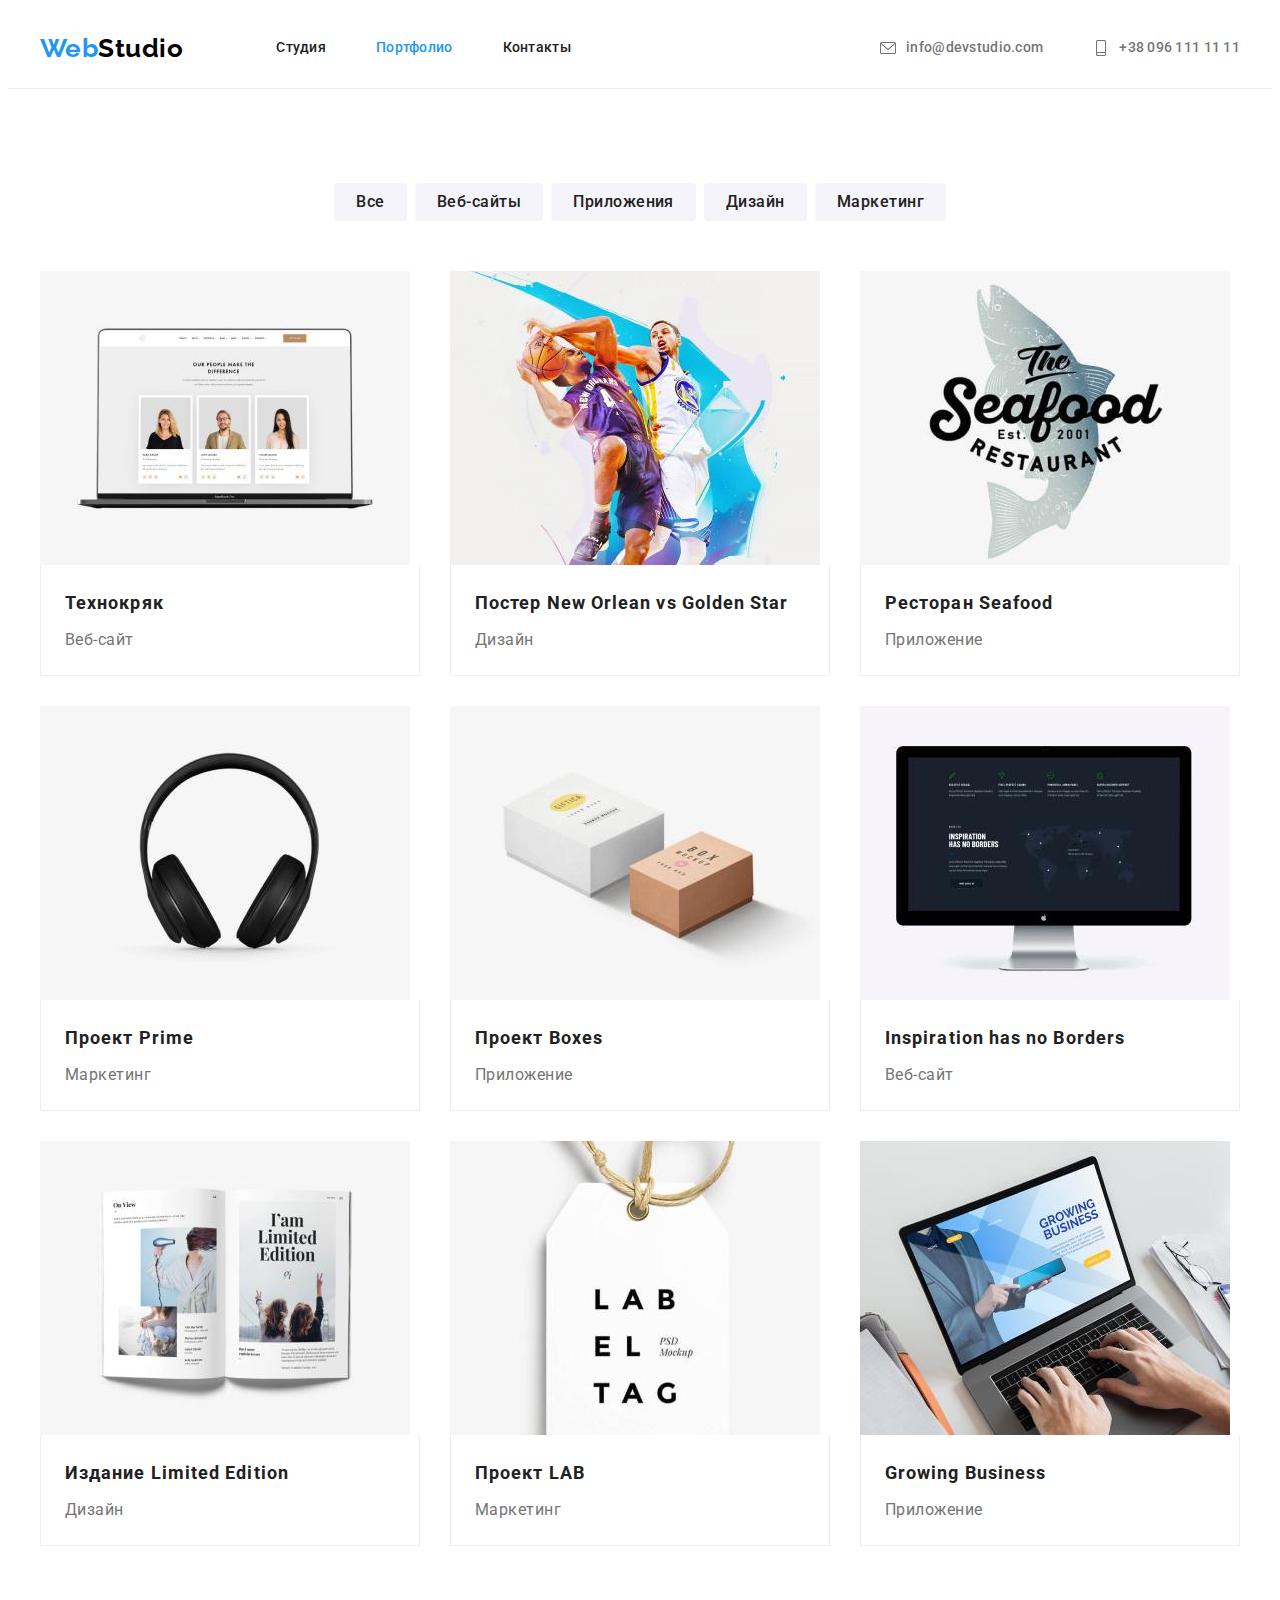
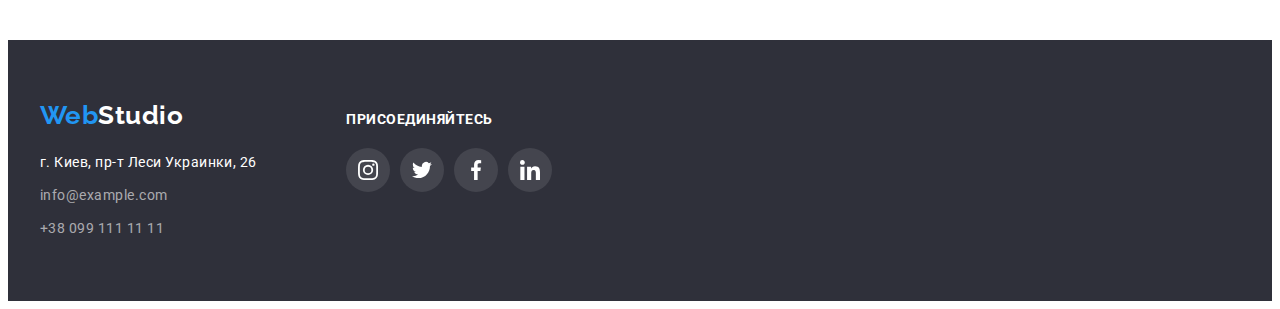
==== portfolio.html @ dbf69135 "files from hw4" ====
<!DOCTYPE html>
<html lang="ru">
<head>
    <meta charset="UTF-8">
    <meta http-equiv="X-UA-Compatible" content="IE=edge">
    <meta name="viewport" content="width=device-width, initial-scale=1.0">
    <title>Портфолио</title>
    <link rel="preconnect" href="https://fonts.googleapis.com">
    <link rel="preconnect" href="https://fonts.gstatic.com" crossorigin>
    <link href="https://fonts.googleapis.com/css2?family=Raleway:wght@700&family=Roboto:wght@400;500;700;900&display=swap"
        rel="stylesheet">
    <link rel="stylesheet" href="https://cdnjs.cloudflare.com/ajax/libs/modern-normalize/1.1.0/modern-normalize.min.css" integrity="sha512-wpPYUAdjBVSE4KJnH1VR1HeZfpl1ub8YT/NKx4PuQ5NmX2tKuGu6U/JRp5y+Y8XG2tV+wKQpNHVUX03MfMFn9Q==" crossorigin="anonymous" referrerpolicy="no-referrer" />
    <link rel="stylesheet" href="./css/styles.css">
    
</head>
<body>
    <!-- Header -->
    <header class="page-header">
        <div class="container header-container">
            <nav class="navigation">
                <a class="logo link" href="" lang="en"><span class="logo-web">Web</span>Studio</a>
                <ul class="menu list">
                    <li class="menu-item">
                        <a class="menu-link link" href="./index.html">Студия</a>
                    </li>
                    <li class="menu-item">
                        <a class="menu-link link active" href="./portfolio.html">Портфолио</a>
                    </li>
                    <li class="menu-item">
                        <a class="menu-link link" href="">Контакты</a>
                    </li>
                </ul>
            </nav>
            <ul class="contact list">
                <li class="contact-item">
                    <a class="contact-link link" href="mailto:info@devstudio.com">
                        <svg class="contact-icon" width="16" height="16">
                            <use href="./images/icons.svg#icon-envelope"></use>
                        </svg>
                        info@devstudio.com</a>
                </li>
                <li class="contact-item">
                    <a class="contact-link link" href="tel:+380961111111">
                        <svg class="contact-icon" width="16" height="16">
                            <use href="./images/icons.svg#icon-smartphone"></use>
                        </svg>
                        +38 096 111 11 11</a>
                </li>
            </ul>
        </div>
    </header>
    <!-- Портфолио -->
    <main>
        <section class="portfolio">
            <div class="container">
                <h1 class="subtitle visually-hidden">Портфолио</h1>
                <ul class="list portfolio-btn-list">
                    <li class="portfolio-btn-item">
                        <button class="portfolio-btn" type="button">Все</button>
                    </li>
                    <li class="portfolio-btn-item">
                        <button class="portfolio-btn" type="button">Веб-сайты</button>
                    </li>
                    <li class="portfolio-btn-item">
                        <button class="portfolio-btn" type="button">Приложения</button>
                    </li>
                    <li class="portfolio-btn-item">
                        <button class="portfolio-btn" type="button">Дизайн</button>
                    </li>
                    <li class="portfolio-btn-item">
                        <button class="portfolio-btn" type="button">Маркетинг</button>
                    </li>
                </ul>
                <ul class="list portfolio-list">
                    <li class="portfolio-list-item">
                        <a class="portfolio-list-link link" href="">
                            <img src="./images/projects/technokryak.jpg" alt="вебсайт" width="370" height="294">
                            <div class="portfolio-item">
                                <h2 class="portfolio-title">Технокряк</h2>
                                <p class="portfolio-description">Веб-сайт</p>
                            </div>                    
                        </a>
                    </li>
                    <li class="portfolio-list-item">
                        <a class="portfolio-list-link link" href="">
                            <img src="./images/projects/new-orlean.jpg" alt="постер с баскетболистами" width="370" height="294">
                            <div class="portfolio-item">
                                <h2 class="portfolio-title">Постер <span lang="en">New Orlean vs Golden Star</span></h2>
                                <p class="portfolio-description">Дизайн</p>
                            </div>
                        </a>                                                
                    </li>
                    <li class="portfolio-list-item">
                        <a class="portfolio-list-link link" href="">
                            <img src="./images/projects/seafood.jpg" alt="Ресторан &#10077;The Seafood&#10078;" width="370"
                                height="294">
                            <div class="portfolio-item">
                                <h2 class="portfolio-title">Ресторан <span lang="en">Seafood</span></h2>
                                <p class="portfolio-description">Приложение</p>
                            </div>
                        </a>                    
                    </li>
                    <li class="portfolio-list-item">
                        <a class="portfolio-list-link link" href="">
                            <img src="./images/projects/prime.jpg" alt="Наушники" width="370" height="294">
                            <div class="portfolio-item">
                                <h2 class="portfolio-title">Проект <span lang="en">Prime</span></h2>
                                <p class="portfolio-description">Маркетинг</p>
                            </div>
                        </a>                                                
                    </li>
                    <li class="portfolio-list-item">
                        <a class="portfolio-list-link link" href="">
                            <img src="./images/projects/boxes.jpg" alt="2 коробки" width="370" height="294">
                            <div class="portfolio-item">
                                <h2 class="portfolio-title">Проект <span lang="en">Boxes</span></h2>
                                <p class="portfolio-description">Приложение</p>
                            </div>
                        </a>                                                
                    </li>
                    <li class="portfolio-list-item">
                        <a class="portfolio-list-link link" href="">
                            <img src="./images/projects/inspiration.jpg" alt="Монитор" width="370" height="294">
                            <div class="portfolio-item">
                                <h2 class="portfolio-title" lang="en">Inspiration has no Borders</h2>
                                <p class="portfolio-description">Веб-сайт</p>
                            </div>
                        </a>                                                
                    </li>
                    <li class="portfolio-list-item">
                        <a class="portfolio-list-link link" href="">
                            <img src="./images/projects/lmt-edition.jpg" alt="Журнал" width="370" height="294">
                            <div class="portfolio-item">
                                <h2 class="portfolio-title">Издание <span lang="en">Limited Edition</span></h2>
                                <p class="portfolio-description">Дизайн</p>
                            </div>
                        </a>                                                
                    </li>
                    <li class="portfolio-list-item">
                        <a class="portfolio-list-link link" href="">
                            <img src="./images/projects/lab.jpg" alt="Ярлык с лейблом" width="370" height="294">
                            <div class="portfolio-item">
                                <h2 class="portfolio-title">Проект <span lang="en">LAB</span></h2>
                                <p class="portfolio-description">Маркетинг</p>
                            </div>
                        </a>                                                
                    </li>
                    <li class="portfolio-list-item">
                        <a class="portfolio-list-link link" href="">
                            <img src="./images/projects/grw-business.jpg" alt="Человек печатает на ноутбуке" width="370" height="294">
                            <div class="portfolio-item">
                                <h2 class="portfolio-title" lang="en">Growing Business</h2>
                                <p class="portfolio-description">Приложение</p>
                            </div>
                        </a>                                                
                    </li>
                </ul>
            </div>            
        </section>    
    </main>
    <!-- Footer -->
    <footer class="page-footer">
        <div class="container footer-container">
            <div class="footer-adress-box">
                <a class="logo link white-theme" href="" lang="en"> <span class="logo-web">Web</span>Studio</a>
                <address>
                    <ul class="list">
                        <li class="address-list">
                            <a class="address-item description link white-theme" href="https://goo.gl/maps/BCof7u3j1q6mSy856"
                                target="_blank" rel="noopener nofollow noreferrer">г. Киев, пр-т Леси Украинки, 26</a>
                        </li>
                        <li class="address-list">
                            <a class="address-item description link" href="mailto:info@example.com">info@example.com</a>
                        </li>
                        <li class="address-list">
                            <a class="address-item description link" href="tel:+380991111111">+38 099 111 11 11</a>
                        </li>
                    </ul>
                </address>
            </div>
            <div class="footer-social-box">
                <p class="footer-social-title white-theme">присоединяйтесь</p>
                <ul class="social-list list">
                    <li class="social-list-item">
                        <a href="" class="social-list-link">
                            <svg class="social-list-icon" width="20" height="20">
                                <use href="./images/icons.svg#icon-instagram"></use>
                            </svg>
                        </a>
                    </li>
                    <li class="social-list-item">
                        <a href="" class="social-list-link">
                            <svg class="social-list-icon" width="20" height="20">
                                <use href="./images/icons.svg#icon-twitter"></use>
                            </svg>
                        </a>
                    </li>
                    <li class="social-list-item">
                        <a href="" class="social-list-link">
                            <svg class="social-list-icon" width="20" height="20">
                                <use href="./images/icons.svg#icon-facebook"></use>
                            </svg>
                        </a>
                    </li>
                    <li class="social-list-item">
                        <a href="" class="social-list-link">
                            <svg class="social-list-icon" width="20" height="20">
                                <use href="./images/icons.svg#icon-linkedin"></use>
                            </svg>
                        </a>
                    </li>
                </ul>
            </div>
        </div>
    </footer>
</body>
</html>
---- css/styles.css ----
:root{
    --accent-color:#2196F3;
    --white-color:#FFFFFF;
    --btn-color:#188CE8;
    --main-font:#212121;
    --secondary-font: #757575;
    --adr-color: rgba(255, 255, 255, 0.6);
    --bgc-color: #FFFFFF;
    --logo-black-color:#000000;
    --secondary-bgc-color: #2F303A;
    --hero-bg-color: #C4C4C4;   
    --third-bgc-color: #F5F4FA;
    --border-header:#ECECEC;
    --border-card: #EEEEEE;
    --svg-list-color: #AFB1B8;
}
h1,h2,h3,h4,h5,h6,p,ul,ol{
    margin-top: 0;
    margin-bottom: 0;
}
ul,ol{
    padding-left: 0;
}
img{
    display: block;
}
.container{
    width: 1200px;
    padding-left: 15px;
    padding-right: 15px;
    margin-left: auto;
    margin-right: auto;
}   
body{
    font-family: 'Roboto', sans-serif;
    letter-spacing: 0.03em;
    color: var(--main-font);
    background-color: var(--bgc-color);
}
.link{
    text-decoration:none;
}
.list{
    list-style: none;
    font-style: normal;
}
.visually-hidden{
    position: absolute;
        width: 1px;
        height: 1px;
        margin: -1px;
        border: 0;
        padding: 0;
   
        white-space: nowrap;
        clip-path: inset(100%);
        clip: rect(0 0 0 0);
        overflow: hidden;
}
/* =====================================LOGO=======*/
.logo{
    font-family: 'Raleway', sans-serif;
    font-weight: 700;
    font-size: 26px;
    line-height: 1.19;  
    color: var(--logo-black-color);
    margin-right: 93px;
}
.logo-web{
    color: var(--accent-color);
}
/* ====================================HEADER======== */
.page-header{
    border-bottom: 1px solid var(--border-header);
}
.header-container {
    display: flex;
    align-items: center;
    justify-content: space-between;
}
.navigation{
    display: flex;
    align-items: center;
}
.menu{
    display: flex;
    align-items: center;
}
.contact{
    display: flex;
    align-items: center;
}
.menu-item:not(:last-child),
.contact-item:not(:last-child) {
    margin-right:50px;
}
.menu-link,
.contact-link{
    display:flex;
    font-weight: 500;
    font-size: 14px;
    line-height: 1.14;
    letter-spacing: 0.02em;
    color: inherit;
    padding-top: 32px;
    padding-bottom: 32px;
    align-items: center;
}
.contact-link {
    color: var(--secondary-font);
}
.contact-icon{
    margin-right: 10px;
    background-size: 16px 12px;
    fill: var(--secondary-font);
}
.contact-link:hover .contact-icon,
.contact-link:focus .contact-icon{
    fill: var(--accent-color);
}
.menu-link:hover,
.menu-link:focus,
.contact-link:hover,
.contact-link:focus,
.address-item:focus,
.address-item:hover {
    color: var(--accent-color);
}
.menu-link.active{
    color:var(--accent-color);
}
/* =================================SECTION======= */
.modal-btn {
    display: block;
    min-width: 200px;
    font-family: inherit;
    font-weight: 700;
    font-size: 16px;
    line-height: 1.88;
    letter-spacing: 0.06em;
    background-color: var(--accent-color);
    color: var(--white-color);
    cursor: pointer;
    border-radius: 4px;
    border: none;
    padding: 10px 32px;
    margin-left: auto;
    margin-right: auto;  
}
.modal-btn:hover,
.modal-btn:focus{
    background-color: var(--btn-color);
}
.hero {
    padding-top: 200px;
    padding-bottom: 200px;
    margin-right: auto;
    margin-left: auto;
    max-width: 1600px; 
    background-color: var(--hero-bg-color);
    background-image: linear-gradient(rgba(47, 48, 58, 0.4), rgba(47, 48, 58, 0.4)), url("../images/hero/bg-hero.jpg");
    background-size: cover;
    
    background-repeat: no-repeat;
}
.hero-title{
    max-width: 696px;
    font-weight: 900;
    font-size: 44px;
    line-height: 1.36;
    text-align: center;
    letter-spacing: 0.06em;
    text-transform: uppercase;
    margin-bottom: 30px;
    margin-left: auto;
    margin-right: auto;
}
.subtitle{
    font-weight: 700;
    font-size: 36px;
    line-height: 1.17;
    text-align: center;
    margin-bottom: 50px;
}   
.description{
    font-size: 14px;
    line-height: 1.71;
    color: var(--secondary-font);
}
/* =================================FEATURE====== */
.feature{
    padding-top: 94px;
    padding-bottom: 94px;
}
.feature-list-container{
    display: flex;
}
.feature-container-item{
    width: 270px;
}
.feature-container-item:not(:last-child){
    margin-right: 30px;    
}
.feature-title{
    font-weight: 700;
    font-size: 14px;
    line-height: 1.14;
    text-transform: uppercase;
    margin-bottom: 10px;
}
.feature-icon-box{
    display: flex;
    width: 270px;
    height: 120px;
    background-color: var(--third-bgc-color);
    justify-content: center;
    align-items: center;
    margin-bottom: 30px;
}
/* =================================WORK========= */
.work {
    padding-bottom: 91px;
}
.work-list {
    display: flex;
}
.work-item:not(:last-child){
    margin-right: 30px;
}
/* ====================================TEAM===== */
.team,
.portfolio-btn{
    background-color: var(--third-bgc-color);
}
.team{
    padding-top: 97px;
    padding-bottom: 94px;
}
.team-list{
    display:flex;
    justify-content: space-between;
}
.team-item:not(:last-child){
    margin-right:30px;
}
.team-card{
    padding: 30px 15px;
}
.team-card-box{
    background-color: var(--white-color);
    border-radius: 0px 0px 4px 4px;
    box-shadow: 0px 1px 3px rgba(0, 0, 0, 0.12), 0px 1px 1px rgba(0, 0, 0, 0.14), 0px 2px 1px rgba(0, 0, 0, 0.2);
}
.team-title{
    font-weight: 500;
    font-size: 16px;
    line-height: 1.19;
    margin-bottom: 10px;
    text-align: center;
}
.team-card>.description{
    text-align: center;
    margin-bottom: 16px;
}
.social-list{
    display: flex;
    justify-content: center;
}
.social-list-link{
    display: flex;
    width: 44px;
    height: 44px;   
    border-radius: 50%;
    justify-content: center;
    align-items: center;
}
.social-list-item:not(:last-child) {
    margin-right: 10px;
}
.social-list-icon{
    fill: var(--svg-list-color);
}
.social-list-link:hover .social-list-icon,
.social-list-link:focus .social-list-icon {
    fill: var(--white-color);
}
/* ==============================CLIENTS======== */
.clients{
    padding-top: 94px;
    padding-bottom: 94px;
}
.clients-list{
    display:flex;   
}
.clients-list-item:not(:last-child){
    margin-right: 30px;
}
.clients-list-link{
    display: flex;
    width: 170px;
    height: 92px;
    justify-content: center;
    align-items: center;
    border: 1px solid var(--svg-list-color);
    border-radius: 4px;
    fill: var(--svg-list-color);
}

.clients-list-link:hover .clients-list-icon,
.clients-list-link:focus .clients-list-icon {
    fill: var(--accent-color);
}
/* ==============================FOOTER========= */
.page-footer {
    background-color: var(--secondary-bgc-color);
}
.address-item{
    color: var(--adr-color);
}
.white-theme{
    color: var(--white-color);
}
.page-footer{
    padding-top: 60px;
    padding-bottom: 60px;
}
.footer-container{
    display: flex;
    align-items: baseline;
}
.footer-adress-box{
    margin-right: 70px;
}
.page-footer .logo{
    display:inline-block;
    margin-bottom: 20px;
}
.address-list:not(:last-child){
    margin-bottom: 9px;
}
.footer-social-title{
        font-weight: 700;
        font-size: 14px;
        line-height: 1.14;
        text-transform: uppercase;
        margin-bottom: 20px;
}
.footer-social-box .social-list-link{
    background-color: rgba(255, 255, 255, 0.1);
}
.footer-social-box .social-list-icon{
    fill: var(--white-color);
}
.social-list-link:hover,
.social-list-link:focus {
    background-color: var(--accent-color);
}
/* ===============================PORTFOLIO======= */
.portfolio{
    padding-top: 94px;
    padding-bottom: 94px;
}
.portfolio-btn{
    min-width: 73px;
    font-family: inherit;
    font-weight: 500;
    font-size: 16px;
    line-height: 1.63;
    letter-spacing: inherit;
    color: inherit;
    cursor: pointer;
    border-radius: 4px;
    border: none;
    padding: 6px 22px;
}
.portfolio-btn:hover,
.portfolio-btn:focus{
    background-color: var(--accent-color);
    color: var(--white-color);
    box-shadow: 0px 3px 1px rgba(0, 0, 0, 0.1), 0px 1px 2px rgba(0, 0, 0, 0.08), 0px 2px 2px rgba(0, 0, 0, 0.12);
}
.portfolio-btn-list {
    display: flex;
    justify-content: center;
    margin-bottom: 50px;
}
.portfolio-btn-item:not(:last-child) {
    margin-right: 8px;
}
.portfolio-title{
    font-weight: 700;
    font-size: 18px;
    line-height: 2;
    letter-spacing: 0.06em;
    color: var(--main-font);
    margin-bottom: 4px;
}
.portfolio-description{
    font-size: 16px;
    line-height: 1.88;
    color: var(--secondary-font);
    padding-bottom: ;
}
.portfolio-list{
    display:flex;
    flex-wrap: wrap;
    margin-right: -30px;
    margin-bottom: -30px;
}
.portfolio-list-item{
    margin-right: 30px;
    margin-bottom: 30px;
    flex-basis: calc((100% - 90px)/3);
}
.portfolio-item{
    padding:20px 24px;
    border-bottom: 1px solid var(--border-card);
    border-right: 1px solid var(--border-card);
    border-left: 1px solid var(--border-card);
}
.portfolio-list-link{
    display: block;
}
.portfolio-list-link:hover,
.portfolio-list-link:focus {
    box-shadow: 0px 1px 1px rgba(0, 0, 0, 0.12), 0px 4px 4px rgba(0, 0, 0, 0.06), 1px 4px 6px rgba(0, 0, 0, 0.16);
}
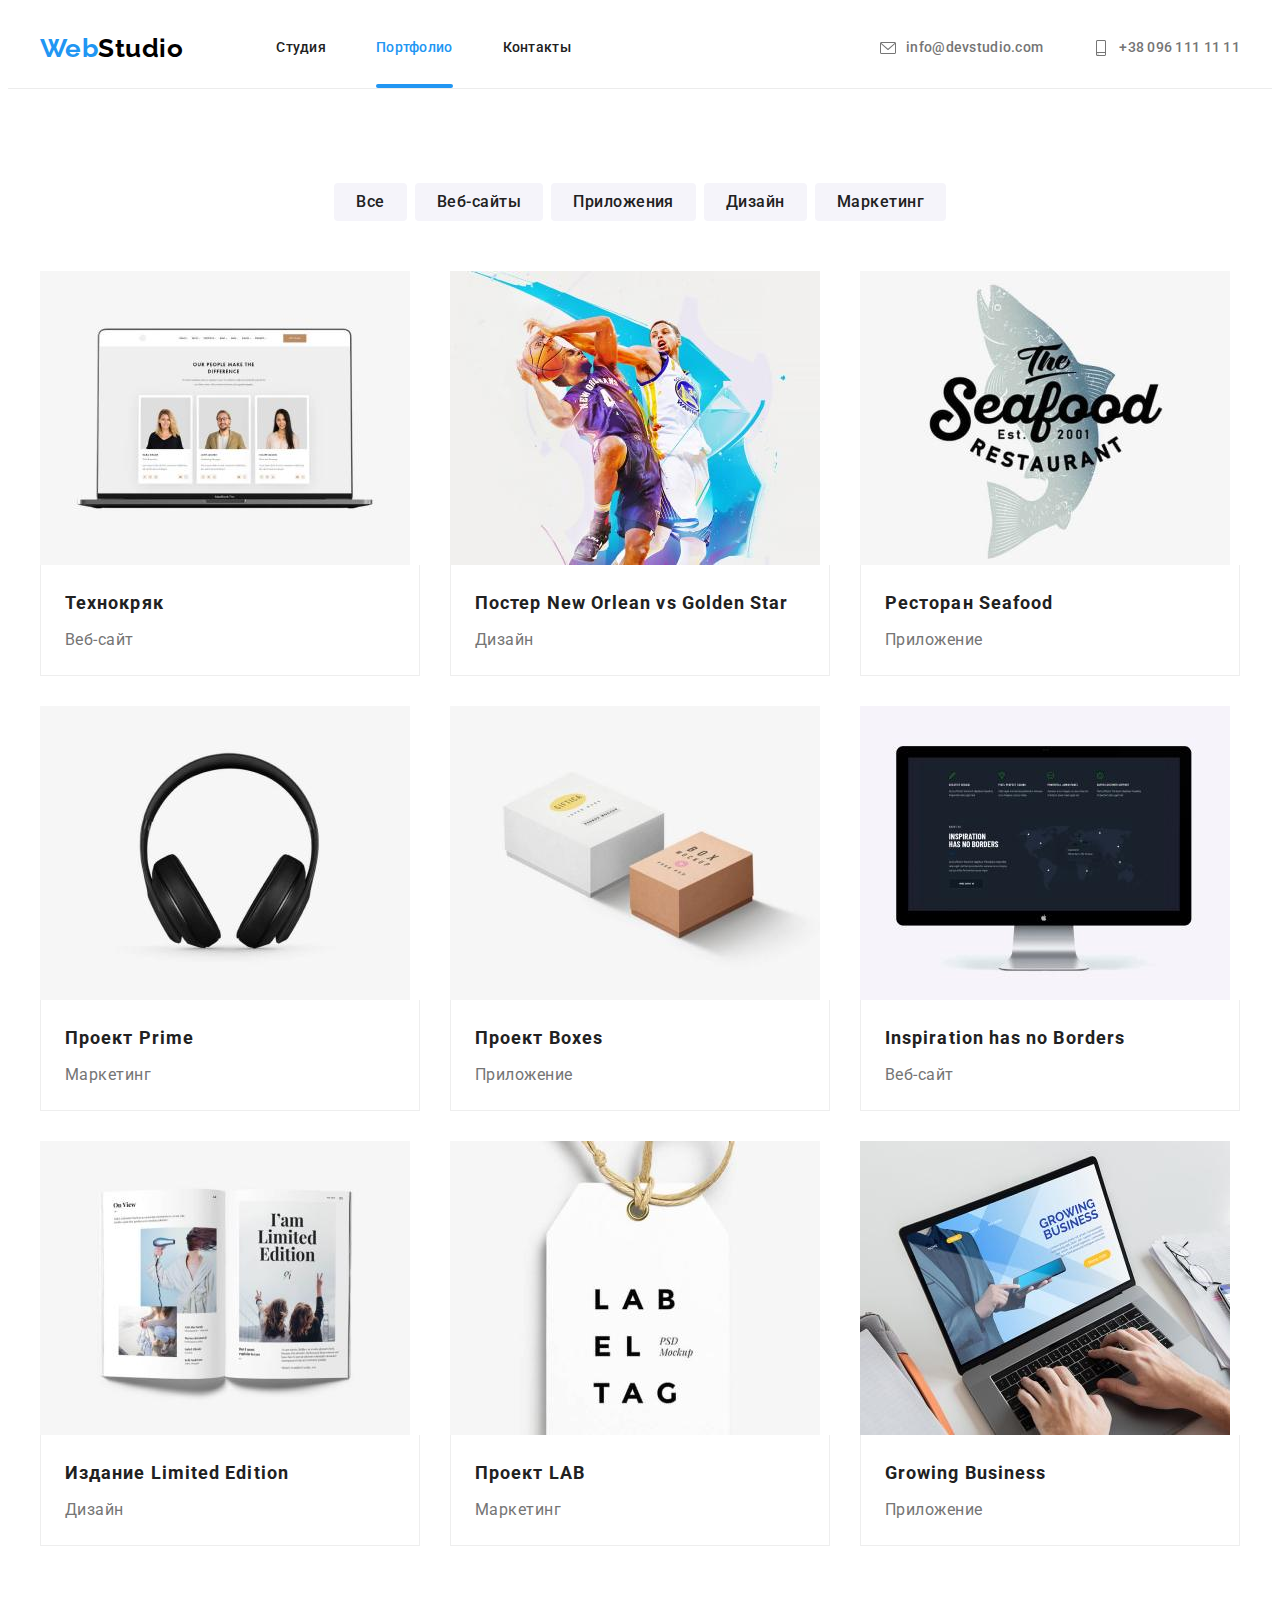
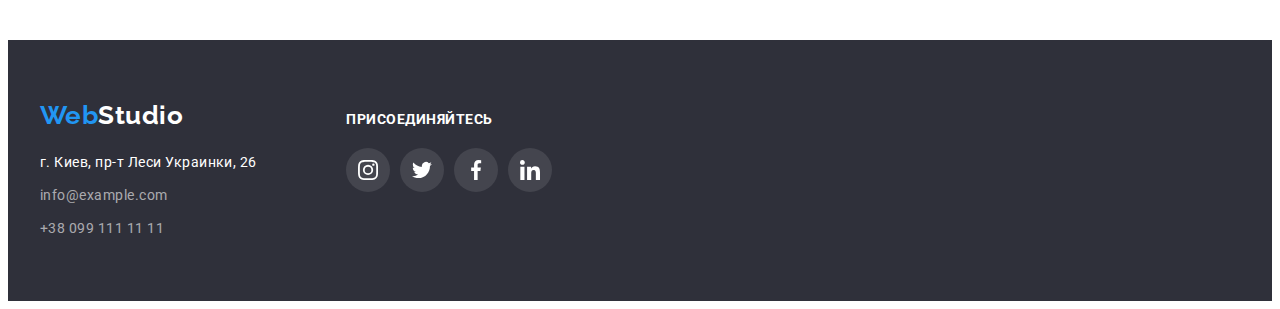
==== commit 3a1f0f86: "portfolio card transform is added" ====
--- a/portfolio.html
+++ b/portfolio.html
@@ -74,16 +74,28 @@
                 <ul class="list portfolio-list">
                     <li class="portfolio-list-item">
                         <a class="portfolio-list-link link" href="">
-                            <img src="./images/projects/technokryak.jpg" alt="вебсайт" width="370" height="294">
+                            <div class="portfolio-img-wrap">
+                                <img class="portfolio-img" src="./images/projects/technokryak.jpg" alt="вебсайт" width="370" height="294">
+                                <p class="portfolio-card">
+                                    Ресурс предлагает комплексные предложения с разным уровнем функционала и сервисов. Все это позволит посетителю
+                                    получить исчерпывающие сведения компании или частном лице.
+                                </p>
+                            </div>                            
                             <div class="portfolio-item">
                                 <h2 class="portfolio-title">Технокряк</h2>
-                                <p class="portfolio-description">Веб-сайт</p>
+                                <p class="portfolio-description">Веб-сайт</p>                                
                             </div>                    
                         </a>
                     </li>
                     <li class="portfolio-list-item">
                         <a class="portfolio-list-link link" href="">
-                            <img src="./images/projects/new-orlean.jpg" alt="постер с баскетболистами" width="370" height="294">
+                            <div class="portfolio-img-wrap">
+                                <img src="./images/projects/new-orlean.jpg" alt="постер с баскетболистами" width="370" height="294">
+                                <p class="portfolio-card">
+                                    Ресурс предлагает комплексные предложения с разным уровнем функционала и сервисов. Все это позволит посетителю
+                                    получить исчерпывающие сведения компании или частном лице.
+                                </p>
+                            </div>                                                     
                             <div class="portfolio-item">
                                 <h2 class="portfolio-title">Постер <span lang="en">New Orlean vs Golden Star</span></h2>
                                 <p class="portfolio-description">Дизайн</p>
@@ -92,8 +104,13 @@
                     </li>
                     <li class="portfolio-list-item">
                         <a class="portfolio-list-link link" href="">
-                            <img src="./images/projects/seafood.jpg" alt="Ресторан &#10077;The Seafood&#10078;" width="370"
-                                height="294">
+                            <div class="portfolio-img-wrap">
+                                <img src="./images/projects/seafood.jpg" alt="Ресторан &#10077;The Seafood&#10078;" width="370" height="294">
+                                <p class="portfolio-card">
+                                    Ресурс предлагает комплексные предложения с разным уровнем функционала и сервисов. Все это позволит посетителю
+                                    получить исчерпывающие сведения компании или частном лице.
+                                </p>
+                            </div>                                                              
                             <div class="portfolio-item">
                                 <h2 class="portfolio-title">Ресторан <span lang="en">Seafood</span></h2>
                                 <p class="portfolio-description">Приложение</p>
@@ -102,7 +119,13 @@
                     </li>
                     <li class="portfolio-list-item">
                         <a class="portfolio-list-link link" href="">
-                            <img src="./images/projects/prime.jpg" alt="Наушники" width="370" height="294">
+                            <div class="portfolio-img-wrap">
+                                <img src="./images/projects/prime.jpg" alt="Наушники" width="370" height="294">
+                                <p class="portfolio-card">
+                                    Ресурс предлагает комплексные предложения с разным уровнем функционала и сервисов. Все это позволит посетителю
+                                    получить исчерпывающие сведения компании или частном лице.
+                                </p>
+                            </div>                              
                             <div class="portfolio-item">
                                 <h2 class="portfolio-title">Проект <span lang="en">Prime</span></h2>
                                 <p class="portfolio-description">Маркетинг</p>
@@ -111,7 +134,13 @@
                     </li>
                     <li class="portfolio-list-item">
                         <a class="portfolio-list-link link" href="">
-                            <img src="./images/projects/boxes.jpg" alt="2 коробки" width="370" height="294">
+                            <div class="portfolio-img-wrap">
+                                <img src="./images/projects/boxes.jpg" alt="2 коробки" width="370" height="294">
+                                <p class="portfolio-card">
+                                    Ресурс предлагает комплексные предложения с разным уровнем функционала и сервисов. Все это позволит посетителю
+                                    получить исчерпывающие сведения компании или частном лице.
+                                </p>
+                            </div>                              
                             <div class="portfolio-item">
                                 <h2 class="portfolio-title">Проект <span lang="en">Boxes</span></h2>
                                 <p class="portfolio-description">Приложение</p>
@@ -120,7 +149,13 @@
                     </li>
                     <li class="portfolio-list-item">
                         <a class="portfolio-list-link link" href="">
-                            <img src="./images/projects/inspiration.jpg" alt="Монитор" width="370" height="294">
+                            <div class="portfolio-img-wrap">
+                                <img src="./images/projects/inspiration.jpg" alt="Монитор" width="370" height="294">
+                                <p class="portfolio-card">
+                                    Ресурс предлагает комплексные предложения с разным уровнем функционала и сервисов. Все это позволит посетителю
+                                    получить исчерпывающие сведения компании или частном лице.
+                                </p>
+                            </div>                              
                             <div class="portfolio-item">
                                 <h2 class="portfolio-title" lang="en">Inspiration has no Borders</h2>
                                 <p class="portfolio-description">Веб-сайт</p>
@@ -129,7 +164,13 @@
                     </li>
                     <li class="portfolio-list-item">
                         <a class="portfolio-list-link link" href="">
-                            <img src="./images/projects/lmt-edition.jpg" alt="Журнал" width="370" height="294">
+                            <div class="portfolio-img-wrap">
+                                <img src="./images/projects/lmt-edition.jpg" alt="Журнал" width="370" height="294">
+                                <p class="portfolio-card">
+                                    Ресурс предлагает комплексные предложения с разным уровнем функционала и сервисов. Все это позволит посетителю
+                                    получить исчерпывающие сведения компании или частном лице.
+                                </p>
+                            </div>                              
                             <div class="portfolio-item">
                                 <h2 class="portfolio-title">Издание <span lang="en">Limited Edition</span></h2>
                                 <p class="portfolio-description">Дизайн</p>
@@ -138,7 +179,13 @@
                     </li>
                     <li class="portfolio-list-item">
                         <a class="portfolio-list-link link" href="">
-                            <img src="./images/projects/lab.jpg" alt="Ярлык с лейблом" width="370" height="294">
+                            <div class="portfolio-img-wrap">
+                                <img src="./images/projects/lab.jpg" alt="Ярлык с лейблом" width="370" height="294">
+                                <p class="portfolio-card">
+                                    Ресурс предлагает комплексные предложения с разным уровнем функционала и сервисов. Все это позволит посетителю
+                                    получить исчерпывающие сведения компании или частном лице.
+                                </p>
+                            </div>                              
                             <div class="portfolio-item">
                                 <h2 class="portfolio-title">Проект <span lang="en">LAB</span></h2>
                                 <p class="portfolio-description">Маркетинг</p>
@@ -147,7 +194,13 @@
                     </li>
                     <li class="portfolio-list-item">
                         <a class="portfolio-list-link link" href="">
-                            <img src="./images/projects/grw-business.jpg" alt="Человек печатает на ноутбуке" width="370" height="294">
+                            <div class="portfolio-img-wrap">
+                                <img src="./images/projects/grw-business.jpg" alt="Человек печатает на ноутбуке" width="370" height="294">
+                                <p class="portfolio-card">
+                                    Ресурс предлагает комплексные предложения с разным уровнем функционала и сервисов. Все это позволит посетителю
+                                    получить исчерпывающие сведения компании или частном лице.
+                                </p>
+                            </div>                              
                             <div class="portfolio-item">
                                 <h2 class="portfolio-title" lang="en">Growing Business</h2>
                                 <p class="portfolio-description">Приложение</p>
@@ -157,6 +210,7 @@
                 </ul>
             </div>            
         </section>    
+        
     </main>
     <!-- Footer -->
     <footer class="page-footer">
--- a/css/styles.css
+++ b/css/styles.css
@@ -105,14 +105,17 @@
     padding-top: 32px;
     padding-bottom: 32px;
     align-items: center;
+    transition: color 250ms cubic-bezier(0.4, 0, 0.2, 1);
 }
 .contact-link {
     color: var(--secondary-font);
+    transition: color 250ms cubic-bezier(0.4, 0, 0.2, 1);
 }
 .contact-icon{
     margin-right: 10px;
     background-size: 16px 12px;
     fill: var(--secondary-font);
+    transition: fill 250ms cubic-bezier(0.4, 0, 0.2, 1);
 }
 .contact-link:hover .contact-icon,
 .contact-link:focus .contact-icon{
@@ -128,6 +131,19 @@
 }
 .menu-link.active{
     color:var(--accent-color);
+}
+.menu-item{
+    position: relative;
+}
+.menu-link.active::after{
+    content: '';
+    display: block;
+    position: absolute;
+    bottom: 0px;
+    background-color: var(--accent-color);
+    width: 100%;
+    height: 4px;
+    border-radius: 2px;
 }
 /* =================================SECTION======= */
 .modal-btn {
@@ -146,6 +162,7 @@
     padding: 10px 32px;
     margin-left: auto;
     margin-right: auto;  
+    transition: background-color 250ms cubic-bezier(0.4, 0, 0.2, 1);
 }
 .modal-btn:hover,
 .modal-btn:focus{
@@ -227,6 +244,23 @@
 .work-item:not(:last-child){
     margin-right: 30px;
 }
+.work-item{
+    position: relative;
+}
+.work-description{
+    position:absolute;
+    width: 100%;
+    height: 70px;
+    bottom: 0;
+    background-color: rgba(47, 48, 58, 0.8);
+    font-weight: 700;
+    font-size: 14px;
+    line-height: 1.14;
+    text-align: center;
+    text-transform: uppercase;
+    padding-top: 27px;
+    padding-bottom: 27px;
+}
 /* ====================================TEAM===== */
 .team,
 .portfolio-btn{
@@ -273,12 +307,14 @@
     border-radius: 50%;
     justify-content: center;
     align-items: center;
+    transition: background-color 250ms cubic-bezier(0.4, 0, 0.2, 1);
 }
 .social-list-item:not(:last-child) {
     margin-right: 10px;
 }
 .social-list-icon{
     fill: var(--svg-list-color);
+    transition: fill 250ms cubic-bezier(0.4, 0, 0.2, 1);
 }
 .social-list-link:hover .social-list-icon,
 .social-list-link:focus .social-list-icon {
@@ -304,18 +340,26 @@
     border: 1px solid var(--svg-list-color);
     border-radius: 4px;
     fill: var(--svg-list-color);
-}
-
+    transition: border 250ms cubic-bezier(0.4, 0, 0.2, 1);
+}
+.clients-list-icon{
+    transition: fill 250ms cubic-bezier(0.4, 0, 0.2, 1);
+}
 .clients-list-link:hover .clients-list-icon,
 .clients-list-link:focus .clients-list-icon {
     fill: var(--accent-color);
 }
+.clients-list-link:hover,
+.clients-list-link:focus {
+    border: 1px solid var(--accent-color);
+}
 /* ==============================FOOTER========= */
 .page-footer {
     background-color: var(--secondary-bgc-color);
 }
 .address-item{
     color: var(--adr-color);
+    transition: color 250ms cubic-bezier(0.4, 0, 0.2, 1);
 }
 .white-theme{
     color: var(--white-color);
@@ -372,6 +416,7 @@
     border-radius: 4px;
     border: none;
     padding: 6px 22px;
+    transition: box-shadow 250ms cubic-bezier(0.4, 0, 0.2, 1), background-color 250ms cubic-bezier(0.4, 0, 0.2, 1), color 250ms cubic-bezier(0.4, 0, 0.2, 1);
 }
 .portfolio-btn:hover,
 .portfolio-btn:focus{
@@ -420,8 +465,81 @@
 }
 .portfolio-list-link{
     display: block;
+    transition: box-shadow 250ms cubic-bezier(0.4, 0, 0.2, 1);
 }
 .portfolio-list-link:hover,
 .portfolio-list-link:focus {
     box-shadow: 0px 1px 1px rgba(0, 0, 0, 0.12), 0px 4px 4px rgba(0, 0, 0, 0.06), 1px 4px 6px rgba(0, 0, 0, 0.16);
-}+}
+.portfolio-img-wrap {
+    position: relative;
+    overflow: hidden;
+}
+.portfolio-card {
+    position: absolute;
+    top: 0;
+    left: 0;
+    width: 100%;
+    height: 100%;
+    font-size: 18px;
+    line-height: 1.56;
+    color: var(--bgc-color);
+    padding: 63px 24px;
+    background-color: rgba(33, 150, 243, 0.9);
+
+    opacity: 0;
+    transform: translateY(100%);
+    transition: opacity 250ms cubic-bezier(0.4, 0, 0.2, 1), transform 250ms cubic-bezier(0.4, 0, 0.2, 1);
+}
+.portfolio-list-link:hover .portfolio-card{
+    opacity: 1;
+    transform: translateY(0%);
+}
+
+/* ==========================Modal window=============== */
+.backdrop{
+    position: fixed;
+    top: 0;
+    left: 0;
+    width: 100vw;
+    height: 100vh;
+    background-color: rgba(0, 0, 0, 0.2);
+    
+    opacity: 1;
+    transition: opacity 250ms cubic-bezier(0.4, 0, 0.2, 1);
+}
+.backdrop.is-hidden {
+    opacity: 0;
+    visibility: hidden;
+    pointer-events: none;
+}
+.modal{
+    position: absolute;
+    top: 50%;
+    left: 50%;
+    width: 528px;
+    height: 580px;
+    background-color: var(--bgc-color);    
+    border-radius: 4px;
+
+    transform: translate(-50%, -50%) scale(1);
+    transition: transform 250ms cubic-bezier(0.4, 0, 0.2, 1);
+}
+.backdrop.is-hidden .modal{
+    transform: translate(-50%, -50%) scale(0.5);
+}
+.modal-close-btn{
+    position: absolute;
+    top: 8px;
+    right: 8px;
+    display: flex;
+    align-items: center;
+    justify-content: center;
+    width: 30px;
+    height: 30px;
+    border: 1px solid rgba(0, 0, 0, 0.1);
+    border-radius: 50%;
+    background-color: transparent;
+    cursor: pointer;
+    padding: 0;
+}
